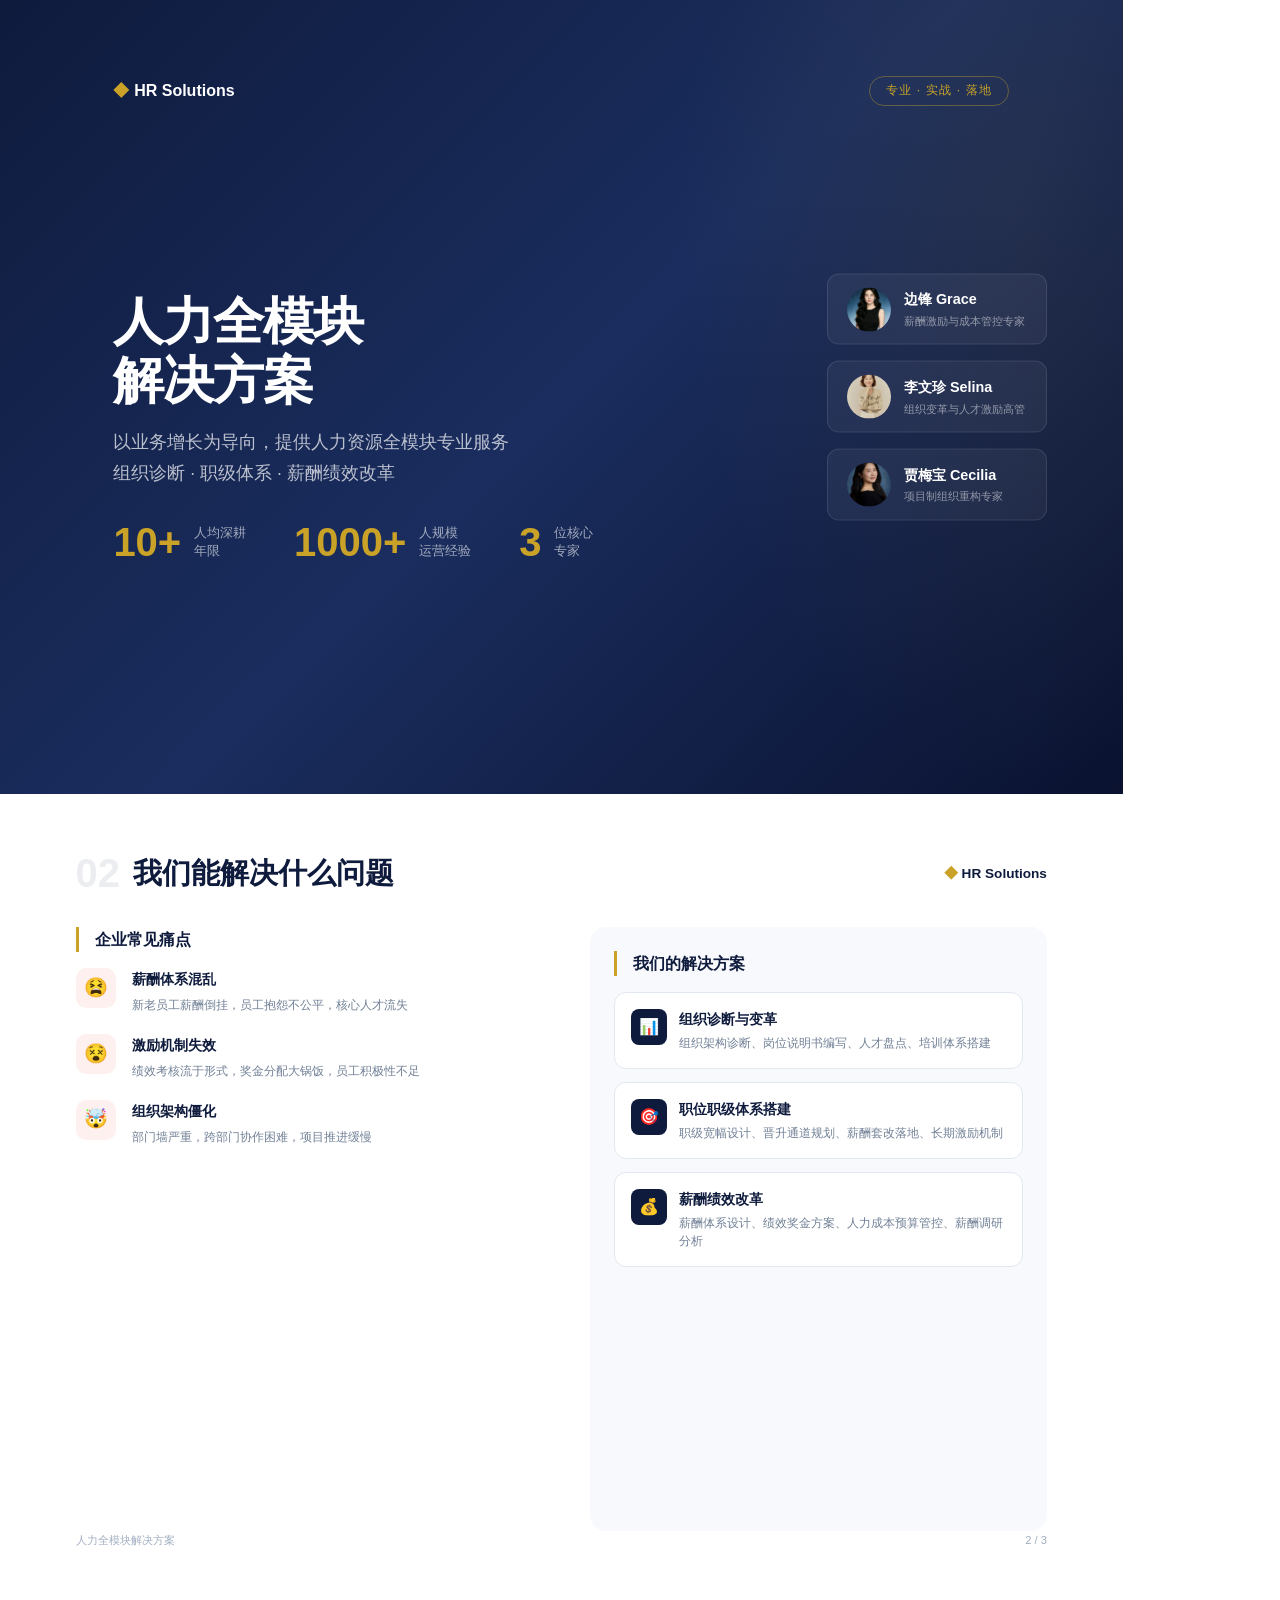
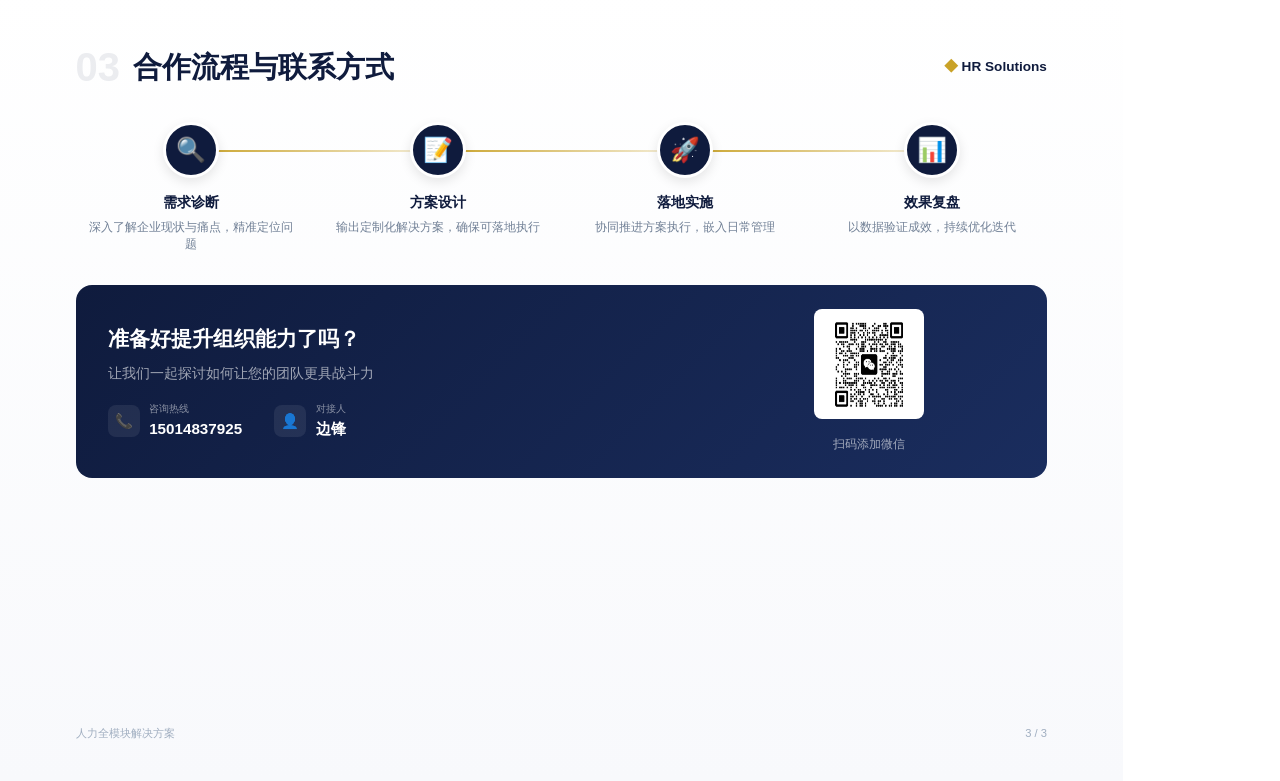
==== ppt-brochure.html @ d7c5072c "Add PPT brochure and update all files" ====
<!DOCTYPE html>
<html lang="zh-CN">
<head>
    <meta charset="UTF-8">
    <title>人力全模块解决方案 - PPT版</title>
    <style>
        @page {
            size: 297mm 210mm; /* A4 横版 */
            margin: 0;
        }
        
        * {
            margin: 0;
            padding: 0;
            box-sizing: border-box;
        }
        
        body {
            font-family: -apple-system, BlinkMacSystemFont, 'Segoe UI', 'PingFang SC', 'Microsoft YaHei', sans-serif;
            color: #1a1a2e;
            line-height: 1.6;
            background: #fff;
        }
        
        .slide {
            width: 297mm;
            height: 210mm;
            padding: 15mm 20mm;
            position: relative;
            overflow: hidden;
            page-break-after: always;
        }
        
        .slide:last-child {
            page-break-after: auto;
        }
        
        /* ===== SLIDE 1: COVER ===== */
        .slide-cover {
            background: linear-gradient(135deg, #0f1b3d 0%, #1a2d5e 50%, #0a1230 100%);
            color: white;
            display: flex;
            flex-direction: column;
            justify-content: center;
            padding: 20mm 30mm;
        }
        
        .slide-cover::before {
            content: '';
            position: absolute;
            top: -50%;
            right: -20%;
            width: 60%;
            height: 150%;
            background: radial-gradient(ellipse, rgba(201, 162, 39, 0.08) 0%, transparent 70%);
        }
        
        .cover-top {
            display: flex;
            justify-content: space-between;
            align-items: center;
            margin-bottom: 8mm;
            position: relative;
            z-index: 1;
        }
        
        .cover-logo {
            font-size: 1rem;
            font-weight: 700;
            display: flex;
            align-items: center;
            gap: 0.3rem;
        }
        
        .cover-logo-icon {
            color: #c9a227;
        }
        
        .cover-tag {
            padding: 0.3rem 1rem;
            border: 1px solid rgba(201, 162, 39, 0.4);
            border-radius: 50px;
            color: #c9a227;
            font-size: 0.75rem;
            letter-spacing: 0.1em;
        }
        
        .cover-main {
            position: relative;
            z-index: 1;
            flex: 1;
            display: flex;
            flex-direction: column;
            justify-content: center;
        }
        
        .cover-title {
            font-size: 3.2rem;
            font-weight: 800;
            line-height: 1.15;
            margin-bottom: 1rem;
            letter-spacing: -0.02em;
        }
        
        .cover-subtitle {
            font-size: 1.1rem;
            color: rgba(255, 255, 255, 0.7);
            max-width: 500px;
            line-height: 1.8;
            margin-bottom: 2rem;
        }
        
        .cover-highlight {
            display: flex;
            gap: 3rem;
        }
        
        .cover-highlight-item {
            display: flex;
            align-items: center;
            gap: 0.8rem;
        }
        
        .cover-highlight-num {
            font-size: 2.5rem;
            font-weight: 800;
            color: #c9a227;
            line-height: 1;
        }
        
        .cover-highlight-text {
            font-size: 0.8rem;
            color: rgba(255, 255, 255, 0.6);
            line-height: 1.4;
        }
        
        .cover-team {
            position: absolute;
            right: 20mm;
            top: 50%;
            transform: translateY(-50%);
            display: flex;
            flex-direction: column;
            gap: 1rem;
            z-index: 1;
        }
        
        .cover-team-member {
            display: flex;
            align-items: center;
            gap: 0.8rem;
            background: rgba(255, 255, 255, 0.05);
            border: 1px solid rgba(255, 255, 255, 0.1);
            border-radius: 12px;
            padding: 0.8rem 1.2rem;
            min-width: 220px;
        }
        
        .cover-team-avatar {
            width: 44px;
            height: 44px;
            border-radius: 50%;
            overflow: hidden;
            background: linear-gradient(135deg, #1a2d5e, #0f1b3d);
            display: flex;
            align-items: center;
            justify-content: center;
            color: white;
            font-size: 1.2rem;
            font-weight: 700;
            flex-shrink: 0;
        }
        
        .cover-team-avatar img {
            width: 100%;
            height: 100%;
            object-fit: cover;
        }
        
        .cover-team-info h4 {
            font-size: 0.9rem;
            font-weight: 600;
            margin-bottom: 0.1rem;
        }
        
        .cover-team-info p {
            font-size: 0.7rem;
            color: rgba(255, 255, 255, 0.5);
        }
        
        /* ===== SLIDE 2: PAIN + SOLUTION ===== */
        .slide-white {
            background: #fff;
        }
        
        .slide-header {
            display: flex;
            justify-content: space-between;
            align-items: center;
            margin-bottom: 8mm;
        }
        
        .slide-header-left {
            display: flex;
            align-items: center;
            gap: 0.8rem;
        }
        
        .slide-num {
            font-size: 2.5rem;
            font-weight: 800;
            color: rgba(15, 27, 61, 0.08);
            line-height: 1;
        }
        
        .slide-title {
            font-size: 1.8rem;
            font-weight: 700;
            color: #0f1b3d;
        }
        
        .slide-logo-small {
            font-size: 0.85rem;
            font-weight: 700;
            color: #0f1b3d;
            display: flex;
            align-items: center;
            gap: 0.2rem;
        }
        
        .slide-content {
            display: grid;
            grid-template-columns: 1fr 1fr;
            gap: 15mm;
            height: calc(100% - 20mm);
        }
        
        .pain-section h3 {
            font-size: 1rem;
            font-weight: 700;
            color: #0f1b3d;
            margin-bottom: 1rem;
            padding-left: 1rem;
            border-left: 3px solid #c9a227;
        }
        
        .pain-item {
            display: flex;
            gap: 1rem;
            margin-bottom: 1.2rem;
            align-items: flex-start;
        }
        
        .pain-icon {
            width: 40px;
            height: 40px;
            background: rgba(255, 107, 107, 0.1);
            border-radius: 10px;
            display: flex;
            align-items: center;
            justify-content: center;
            font-size: 1.2rem;
            flex-shrink: 0;
        }
        
        .pain-item h4 {
            font-size: 0.9rem;
            font-weight: 600;
            color: #0f1b3d;
            margin-bottom: 0.3rem;
        }
        
        .pain-item p {
            font-size: 0.78rem;
            color: #718096;
            line-height: 1.5;
        }
        
        .solution-section {
            background: #f8f9fc;
            border-radius: 16px;
            padding: 1.5rem;
        }
        
        .solution-section h3 {
            font-size: 1rem;
            font-weight: 700;
            color: #0f1b3d;
            margin-bottom: 1rem;
            padding-left: 1rem;
            border-left: 3px solid #c9a227;
        }
        
        .solution-card {
            background: white;
            border-radius: 12px;
            padding: 1rem;
            margin-bottom: 0.8rem;
            border: 1px solid #e2e8f0;
            display: flex;
            gap: 0.8rem;
            align-items: flex-start;
        }
        
        .solution-icon {
            width: 36px;
            height: 36px;
            background: #0f1b3d;
            border-radius: 8px;
            display: flex;
            align-items: center;
            justify-content: center;
            color: white;
            font-size: 1rem;
            flex-shrink: 0;
        }
        
        .solution-card h4 {
            font-size: 0.85rem;
            font-weight: 600;
            color: #0f1b3d;
            margin-bottom: 0.2rem;
        }
        
        .solution-card p {
            font-size: 0.75rem;
            color: #718096;
            line-height: 1.5;
        }
        
        /* ===== SLIDE 3: PROCESS + CONTACT ===== */
        .slide-process {
            background: linear-gradient(180deg, #fff 0%, #f8f9fc 100%);
        }
        
        .process-flow {
            display: flex;
            justify-content: space-between;
            gap: 1rem;
            margin: 2rem 0;
        }
        
        .process-step {
            flex: 1;
            text-align: center;
            position: relative;
        }
        
        .process-step:not(:last-child)::after {
            content: '';
            position: absolute;
            top: 28px;
            right: -50%;
            width: 100%;
            height: 2px;
            background: linear-gradient(to right, #c9a227, rgba(201, 162, 39, 0.2));
            z-index: 0;
        }
        
        .process-step-icon {
            width: 56px;
            height: 56px;
            background: #0f1b3d;
            border-radius: 50%;
            display: flex;
            align-items: center;
            justify-content: center;
            color: white;
            font-size: 1.5rem;
            margin: 0 auto 0.8rem;
            position: relative;
            z-index: 1;
            border: 3px solid white;
            box-shadow: 0 4px 12px rgba(0,0,0,0.1);
        }
        
        .process-step h4 {
            font-size: 0.9rem;
            font-weight: 600;
            color: #0f1b3d;
            margin-bottom: 0.3rem;
        }
        
        .process-step p {
            font-size: 0.72rem;
            color: #718096;
            line-height: 1.5;
            padding: 0 0.5rem;
        }
        
        .contact-section {
            background: linear-gradient(135deg, #0f1b3d 0%, #1a2d5e 100%);
            border-radius: 16px;
            padding: 1.5rem 2rem;
            color: white;
            display: grid;
            grid-template-columns: 2fr 1fr;
            gap: 2rem;
            align-items: center;
            margin-top: 1rem;
        }
        
        .contact-left h3 {
            font-size: 1.3rem;
            font-weight: 700;
            margin-bottom: 0.5rem;
        }
        
        .contact-left p {
            color: rgba(255, 255, 255, 0.6);
            font-size: 0.85rem;
            margin-bottom: 1rem;
        }
        
        .contact-info-row {
            display: flex;
            gap: 2rem;
        }
        
        .contact-info-item {
            display: flex;
            align-items: center;
            gap: 0.6rem;
        }
        
        .contact-info-icon {
            width: 32px;
            height: 32px;
            background: rgba(255, 255, 255, 0.08);
            border-radius: 8px;
            display: flex;
            align-items: center;
            justify-content: center;
            color: #c9a227;
            font-size: 0.9rem;
        }
        
        .contact-info-label {
            display: block;
            font-size: 0.65rem;
            color: rgba(255, 255, 255, 0.5);
        }
        
        .contact-info-value {
            display: block;
            font-size: 0.95rem;
            color: white;
            font-weight: 600;
        }
        
        .contact-right {
            text-align: center;
        }
        
        .contact-right img {
            width: 110px;
            height: 110px;
            border-radius: 8px;
            background: white;
            padding: 5px;
        }
        
        .contact-right p {
            color: rgba(255, 255, 255, 0.6);
            font-size: 0.75rem;
            margin-top: 0.5rem;
        }
        
        .slide-footer {
            position: absolute;
            bottom: 10mm;
            left: 20mm;
            right: 20mm;
            display: flex;
            justify-content: space-between;
            align-items: center;
            color: #a0aec0;
            font-size: 0.7rem;
        }
    </style>
</head>
<body>
    <!-- SLIDE 1: Cover -->
    <div class="slide slide-cover">
        <div class="cover-top">
            <div class="cover-logo">
                <span class="cover-logo-icon">◆</span>
                <span>HR Solutions</span>
            </div>
            <span class="cover-tag">专业 · 实战 · 落地</span>
        </div>
        
        <div class="cover-main">
            <h1 class="cover-title">人力全模块<br>解决方案</h1>
            <p class="cover-subtitle">以业务增长为导向，提供人力资源全模块专业服务<br>组织诊断 · 职级体系 · 薪酬绩效改革</p>
            
            <div class="cover-highlight">
                <div class="cover-highlight-item">
                    <span class="cover-highlight-num">10+</span>
                    <span class="cover-highlight-text">人均深耕<br>年限</span>
                </div>
                <div class="cover-highlight-item">
                    <span class="cover-highlight-num">1000+</span>
                    <span class="cover-highlight-text">人规模<br>运营经验</span>
                </div>
                <div class="cover-highlight-item">
                    <span class="cover-highlight-num">3</span>
                    <span class="cover-highlight-text">位核心<br>专家</span>
                </div>
            </div>
        </div>
        
        <div class="cover-team">
            <div class="cover-team-member">
                <div class="cover-team-avatar"><img src="images/bianfeng.jpg" alt="边锋"></div>
                <div class="cover-team-info">
                    <h4>边锋 Grace</h4>
                    <p>薪酬激励与成本管控专家</p>
                </div>
            </div>
            <div class="cover-team-member">
                <div class="cover-team-avatar"><img src="images/grace.jpg" alt="李文珍"></div>
                <div class="cover-team-info">
                    <h4>李文珍 Selina</h4>
                    <p>组织变革与人才激励高管</p>
                </div>
            </div>
            <div class="cover-team-member">
                <div class="cover-team-avatar"><img src="images/selina.jpg" alt="贾梅宝"></div>
                <div class="cover-team-info">
                    <h4>贾梅宝 Cecilia</h4>
                    <p>项目制组织重构专家</p>
                </div>
            </div>
        </div>
    </div>
    
    <!-- SLIDE 2: Pain + Solution -->
    <div class="slide slide-white">
        <div class="slide-header">
            <div class="slide-header-left">
                <span class="slide-num">02</span>
                <h2 class="slide-title">我们能解决什么问题</h2>
            </div>
            <div class="slide-logo-small">
                <span style="color:#c9a227;">◆</span> HR Solutions
            </div>
        </div>
        
        <div class="slide-content">
            <div class="pain-section">
                <h3>企业常见痛点</h3>
                <div class="pain-item">
                    <div class="pain-icon">😫</div>
                    <div>
                        <h4>薪酬体系混乱</h4>
                        <p>新老员工薪酬倒挂，员工抱怨不公平，核心人才流失</p>
                    </div>
                </div>
                <div class="pain-item">
                    <div class="pain-icon">😵</div>
                    <div>
                        <h4>激励机制失效</h4>
                        <p>绩效考核流于形式，奖金分配大锅饭，员工积极性不足</p>
                    </div>
                </div>
                <div class="pain-item">
                    <div class="pain-icon">🤯</div>
                    <div>
                        <h4>组织架构僵化</h4>
                        <p>部门墙严重，跨部门协作困难，项目推进缓慢</p>
                    </div>
                </div>
            </div>
            
            <div class="solution-section">
                <h3>我们的解决方案</h3>
                <div class="solution-card">
                    <div class="solution-icon">📊</div>
                    <div>
                        <h4>组织诊断与变革</h4>
                        <p>组织架构诊断、岗位说明书编写、人才盘点、培训体系搭建</p>
                    </div>
                </div>
                <div class="solution-card">
                    <div class="solution-icon">🎯</div>
                    <div>
                        <h4>职位职级体系搭建</h4>
                        <p>职级宽幅设计、晋升通道规划、薪酬套改落地、长期激励机制</p>
                    </div>
                </div>
                <div class="solution-card">
                    <div class="solution-icon">💰</div>
                    <div>
                        <h4>薪酬绩效改革</h4>
                        <p>薪酬体系设计、绩效奖金方案、人力成本预算管控、薪酬调研分析</p>
                    </div>
                </div>
            </div>
        </div>
        
        <div class="slide-footer">
            <span>人力全模块解决方案</span>
            <span>2 / 3</span>
        </div>
    </div>
    
    <!-- SLIDE 3: Process + Contact -->
    <div class="slide slide-process">
        <div class="slide-header">
            <div class="slide-header-left">
                <span class="slide-num">03</span>
                <h2 class="slide-title">合作流程与联系方式</h2>
            </div>
            <div class="slide-logo-small">
                <span style="color:#c9a227;">◆</span> HR Solutions
            </div>
        </div>
        
        <div class="process-flow">
            <div class="process-step">
                <div class="process-step-icon">🔍</div>
                <h4>需求诊断</h4>
                <p>深入了解企业现状与痛点，精准定位问题</p>
            </div>
            <div class="process-step">
                <div class="process-step-icon">📝</div>
                <h4>方案设计</h4>
                <p>输出定制化解决方案，确保可落地执行</p>
            </div>
            <div class="process-step">
                <div class="process-step-icon">🚀</div>
                <h4>落地实施</h4>
                <p>协同推进方案执行，嵌入日常管理</p>
            </div>
            <div class="process-step">
                <div class="process-step-icon">📊</div>
                <h4>效果复盘</h4>
                <p>以数据验证成效，持续优化迭代</p>
            </div>
        </div>
        
        <div class="contact-section">
            <div class="contact-left">
                <h3>准备好提升组织能力了吗？</h3>
                <p>让我们一起探讨如何让您的团队更具战斗力</p>
                <div class="contact-info-row">
                    <div class="contact-info-item">
                        <div class="contact-info-icon">📞</div>
                        <div>
                            <span class="contact-info-label">咨询热线</span>
                            <span class="contact-info-value">15014837925</span>
                        </div>
                    </div>
                    <div class="contact-info-item">
                        <div class="contact-info-icon">👤</div>
                        <div>
                            <span class="contact-info-label">对接人</span>
                            <span class="contact-info-value">边锋</span>
                        </div>
                    </div>
                </div>
            </div>
            <div class="contact-right">
                <img src="images/qrcode.jpg" alt="微信二维码">
                <p>扫码添加微信</p>
            </div>
        </div>
        
        <div class="slide-footer">
            <span>人力全模块解决方案</span>
            <span>3 / 3</span>
        </div>
    </div>
</body>
</html>
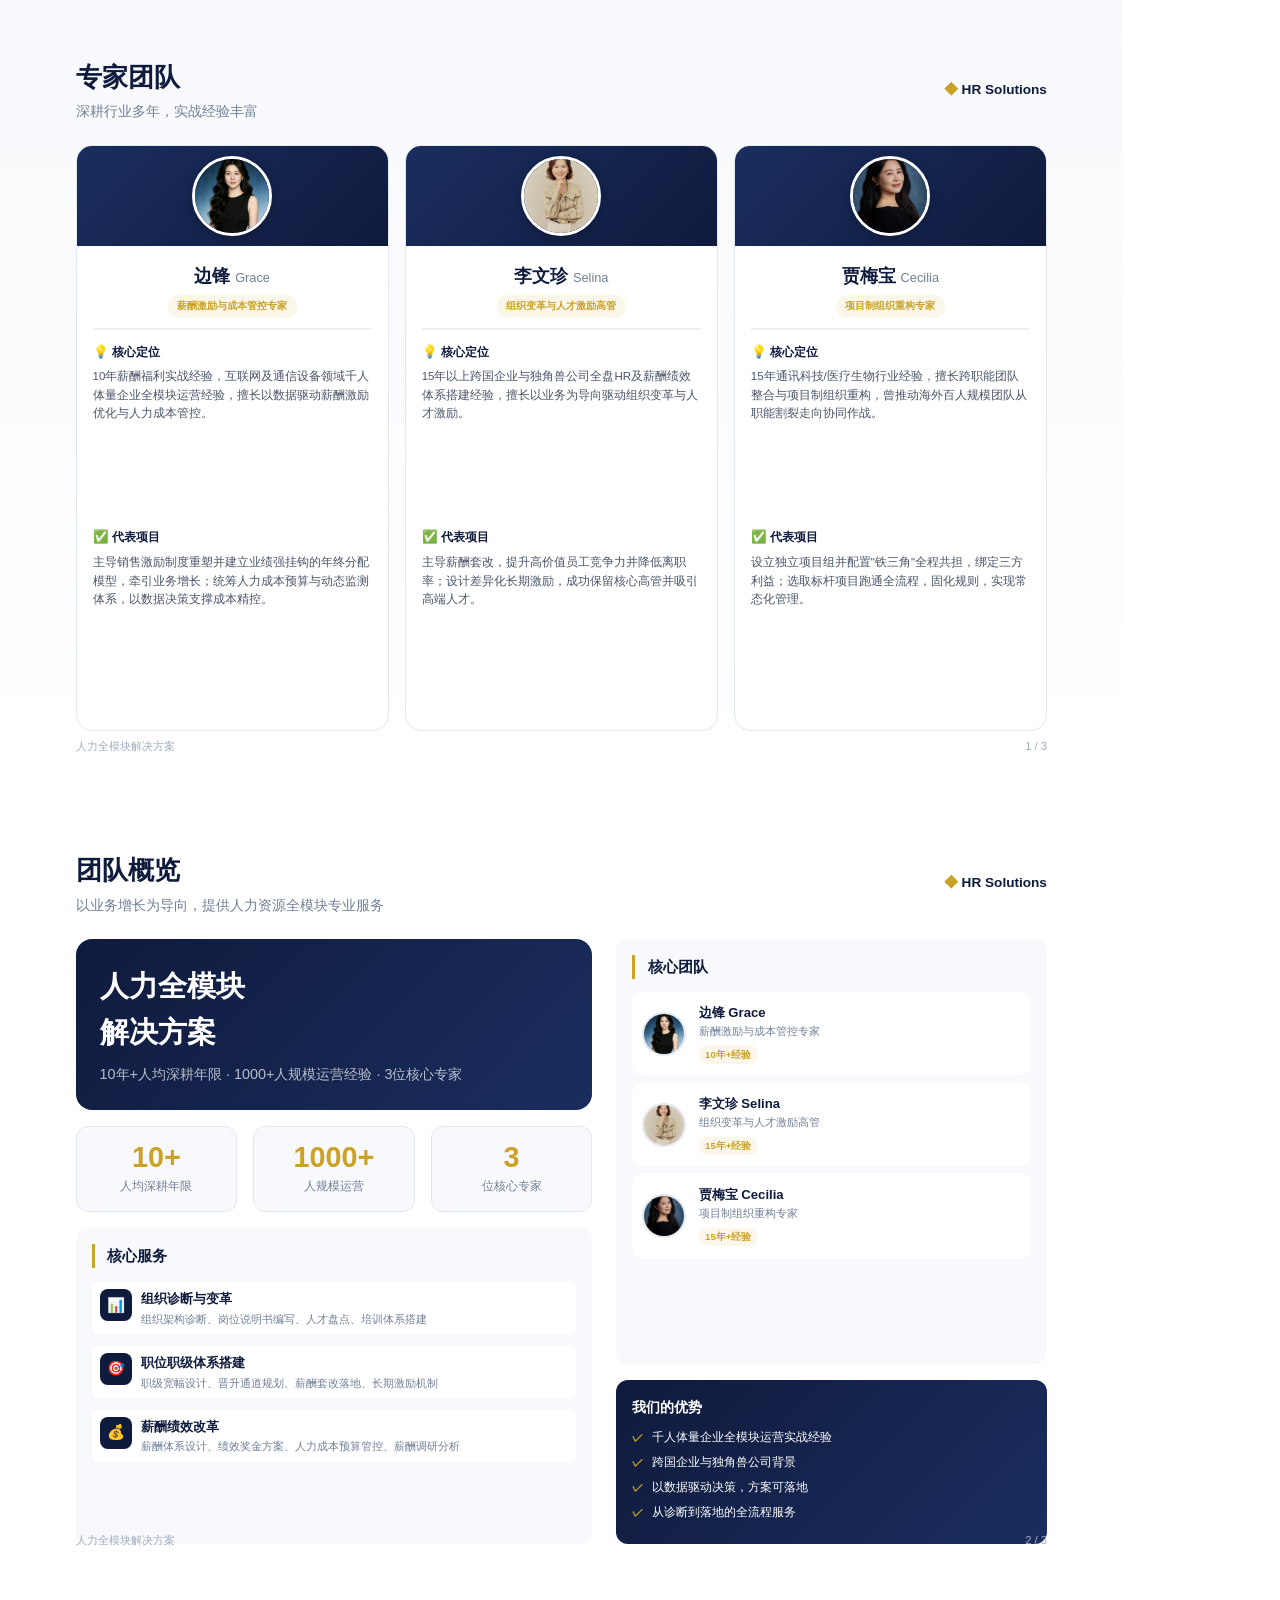
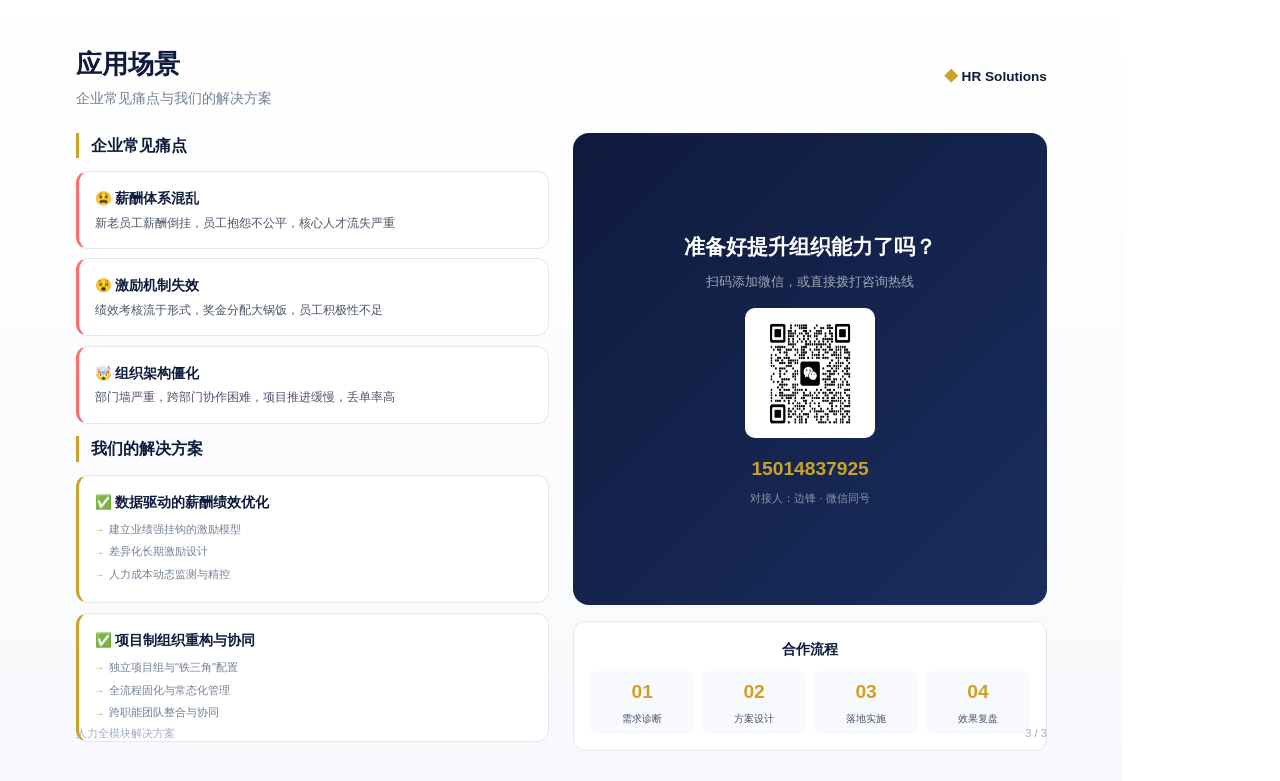
==== commit f37e719f: "Update PPT brochure: member profiles, team overview, scenarios" ====
--- a/ppt-brochure.html
+++ b/ppt-brochure.html
@@ -5,7 +5,7 @@
     <title>人力全模块解决方案 - PPT版</title>
     <style>
         @page {
-            size: 297mm 210mm; /* A4 横版 */
+            size: 297mm 210mm;
             margin: 0;
         }
         
@@ -35,435 +35,134 @@
             page-break-after: auto;
         }
         
-        /* ===== SLIDE 1: COVER ===== */
-        .slide-cover {
-            background: linear-gradient(135deg, #0f1b3d 0%, #1a2d5e 50%, #0a1230 100%);
-            color: white;
+        /* ===== SLIDE 1: TEAM MEMBERS ===== */
+        .slide-members {
+            background: linear-gradient(180deg, #f8f9fc 0%, #fff 100%);
+        }
+        
+        .slide-header {
+            display: flex;
+            justify-content: space-between;
+            align-items: center;
+            margin-bottom: 6mm;
+        }
+        
+        .slide-header-left h2 {
+            font-size: 1.6rem;
+            font-weight: 700;
+            color: #0f1b3d;
+        }
+        
+        .slide-header-left p {
+            font-size: 0.85rem;
+            color: #718096;
+            margin-top: 0.2rem;
+        }
+        
+        .slide-logo {
+            font-size: 0.85rem;
+            font-weight: 700;
+            color: #0f1b3d;
+            display: flex;
+            align-items: center;
+            gap: 0.2rem;
+        }
+        
+        .slide-logo-icon {
+            color: #c9a227;
+        }
+        
+        .members-grid {
+            display: grid;
+            grid-template-columns: repeat(3, 1fr);
+            gap: 1rem;
+            height: calc(100% - 25mm);
+        }
+        
+        .member-card {
+            background: white;
+            border-radius: 16px;
+            border: 1px solid #e2e8f0;
+            overflow: hidden;
             display: flex;
             flex-direction: column;
+        }
+        
+        .member-photo {
+            height: 100px;
+            background: linear-gradient(135deg, #1a2d5e, #0f1b3d);
+            display: flex;
+            align-items: center;
             justify-content: center;
-            padding: 20mm 30mm;
-        }
-        
-        .slide-cover::before {
-            content: '';
-            position: absolute;
-            top: -50%;
-            right: -20%;
-            width: 60%;
-            height: 150%;
-            background: radial-gradient(ellipse, rgba(201, 162, 39, 0.08) 0%, transparent 70%);
-        }
-        
-        .cover-top {
-            display: flex;
-            justify-content: space-between;
-            align-items: center;
-            margin-bottom: 8mm;
             position: relative;
-            z-index: 1;
-        }
-        
-        .cover-logo {
-            font-size: 1rem;
-            font-weight: 700;
+            overflow: hidden;
+        }
+        
+        .member-photo img {
+            width: 80px;
+            height: 80px;
+            border-radius: 50%;
+            border: 3px solid white;
+            object-fit: cover;
+            box-shadow: 0 4px 12px rgba(0,0,0,0.2);
+        }
+        
+        .member-content {
+            padding: 1rem;
+            flex: 1;
+            display: flex;
+            flex-direction: column;
+        }
+        
+        .member-name {
+            text-align: center;
+            margin-bottom: 0.8rem;
+            padding-bottom: 0.6rem;
+            border-bottom: 2px solid #f0f0f0;
+        }
+        
+        .member-name h3 {
+            font-size: 1.1rem;
+            font-weight: 700;
+            color: #0f1b3d;
+        }
+        
+        .member-name .en {
+            font-size: 0.8rem;
+            color: #718096;
+            font-weight: 400;
+        }
+        
+        .member-badge {
+            display: inline-block;
+            padding: 0.2rem 0.6rem;
+            background: rgba(201, 162, 39, 0.1);
+            color: #c9a227;
+            border-radius: 50px;
+            font-size: 0.65rem;
+            font-weight: 600;
+            margin-top: 0.3rem;
+        }
+        
+        .member-section {
+            margin-bottom: 0.6rem;
+            flex: 1;
+        }
+        
+        .member-section h4 {
+            font-size: 0.78rem;
+            font-weight: 600;
+            color: #0f1b3d;
+            margin-bottom: 0.3rem;
             display: flex;
             align-items: center;
             gap: 0.3rem;
         }
         
-        .cover-logo-icon {
-            color: #c9a227;
-        }
-        
-        .cover-tag {
-            padding: 0.3rem 1rem;
-            border: 1px solid rgba(201, 162, 39, 0.4);
-            border-radius: 50px;
-            color: #c9a227;
-            font-size: 0.75rem;
-            letter-spacing: 0.1em;
-        }
-        
-        .cover-main {
-            position: relative;
-            z-index: 1;
-            flex: 1;
-            display: flex;
-            flex-direction: column;
-            justify-content: center;
-        }
-        
-        .cover-title {
-            font-size: 3.2rem;
-            font-weight: 800;
-            line-height: 1.15;
-            margin-bottom: 1rem;
-            letter-spacing: -0.02em;
-        }
-        
-        .cover-subtitle {
-            font-size: 1.1rem;
-            color: rgba(255, 255, 255, 0.7);
-            max-width: 500px;
-            line-height: 1.8;
-            margin-bottom: 2rem;
-        }
-        
-        .cover-highlight {
-            display: flex;
-            gap: 3rem;
-        }
-        
-        .cover-highlight-item {
-            display: flex;
-            align-items: center;
-            gap: 0.8rem;
-        }
-        
-        .cover-highlight-num {
-            font-size: 2.5rem;
-            font-weight: 800;
-            color: #c9a227;
-            line-height: 1;
-        }
-        
-        .cover-highlight-text {
-            font-size: 0.8rem;
-            color: rgba(255, 255, 255, 0.6);
-            line-height: 1.4;
-        }
-        
-        .cover-team {
-            position: absolute;
-            right: 20mm;
-            top: 50%;
-            transform: translateY(-50%);
-            display: flex;
-            flex-direction: column;
-            gap: 1rem;
-            z-index: 1;
-        }
-        
-        .cover-team-member {
-            display: flex;
-            align-items: center;
-            gap: 0.8rem;
-            background: rgba(255, 255, 255, 0.05);
-            border: 1px solid rgba(255, 255, 255, 0.1);
-            border-radius: 12px;
-            padding: 0.8rem 1.2rem;
-            min-width: 220px;
-        }
-        
-        .cover-team-avatar {
-            width: 44px;
-            height: 44px;
-            border-radius: 50%;
-            overflow: hidden;
-            background: linear-gradient(135deg, #1a2d5e, #0f1b3d);
-            display: flex;
-            align-items: center;
-            justify-content: center;
-            color: white;
-            font-size: 1.2rem;
-            font-weight: 700;
-            flex-shrink: 0;
-        }
-        
-        .cover-team-avatar img {
-            width: 100%;
-            height: 100%;
-            object-fit: cover;
-        }
-        
-        .cover-team-info h4 {
-            font-size: 0.9rem;
-            font-weight: 600;
-            margin-bottom: 0.1rem;
-        }
-        
-        .cover-team-info p {
-            font-size: 0.7rem;
-            color: rgba(255, 255, 255, 0.5);
-        }
-        
-        /* ===== SLIDE 2: PAIN + SOLUTION ===== */
-        .slide-white {
-            background: #fff;
-        }
-        
-        .slide-header {
-            display: flex;
-            justify-content: space-between;
-            align-items: center;
-            margin-bottom: 8mm;
-        }
-        
-        .slide-header-left {
-            display: flex;
-            align-items: center;
-            gap: 0.8rem;
-        }
-        
-        .slide-num {
-            font-size: 2.5rem;
-            font-weight: 800;
-            color: rgba(15, 27, 61, 0.08);
-            line-height: 1;
-        }
-        
-        .slide-title {
-            font-size: 1.8rem;
-            font-weight: 700;
-            color: #0f1b3d;
-        }
-        
-        .slide-logo-small {
-            font-size: 0.85rem;
-            font-weight: 700;
-            color: #0f1b3d;
-            display: flex;
-            align-items: center;
-            gap: 0.2rem;
-        }
-        
-        .slide-content {
-            display: grid;
-            grid-template-columns: 1fr 1fr;
-            gap: 15mm;
-            height: calc(100% - 20mm);
-        }
-        
-        .pain-section h3 {
-            font-size: 1rem;
-            font-weight: 700;
-            color: #0f1b3d;
-            margin-bottom: 1rem;
-            padding-left: 1rem;
-            border-left: 3px solid #c9a227;
-        }
-        
-        .pain-item {
-            display: flex;
-            gap: 1rem;
-            margin-bottom: 1.2rem;
-            align-items: flex-start;
-        }
-        
-        .pain-icon {
-            width: 40px;
-            height: 40px;
-            background: rgba(255, 107, 107, 0.1);
-            border-radius: 10px;
-            display: flex;
-            align-items: center;
-            justify-content: center;
-            font-size: 1.2rem;
-            flex-shrink: 0;
-        }
-        
-        .pain-item h4 {
-            font-size: 0.9rem;
-            font-weight: 600;
-            color: #0f1b3d;
-            margin-bottom: 0.3rem;
-        }
-        
-        .pain-item p {
-            font-size: 0.78rem;
-            color: #718096;
-            line-height: 1.5;
-        }
-        
-        .solution-section {
-            background: #f8f9fc;
-            border-radius: 16px;
-            padding: 1.5rem;
-        }
-        
-        .solution-section h3 {
-            font-size: 1rem;
-            font-weight: 700;
-            color: #0f1b3d;
-            margin-bottom: 1rem;
-            padding-left: 1rem;
-            border-left: 3px solid #c9a227;
-        }
-        
-        .solution-card {
-            background: white;
-            border-radius: 12px;
-            padding: 1rem;
-            margin-bottom: 0.8rem;
-            border: 1px solid #e2e8f0;
-            display: flex;
-            gap: 0.8rem;
-            align-items: flex-start;
-        }
-        
-        .solution-icon {
-            width: 36px;
-            height: 36px;
-            background: #0f1b3d;
-            border-radius: 8px;
-            display: flex;
-            align-items: center;
-            justify-content: center;
-            color: white;
-            font-size: 1rem;
-            flex-shrink: 0;
-        }
-        
-        .solution-card h4 {
-            font-size: 0.85rem;
-            font-weight: 600;
-            color: #0f1b3d;
-            margin-bottom: 0.2rem;
-        }
-        
-        .solution-card p {
-            font-size: 0.75rem;
-            color: #718096;
-            line-height: 1.5;
-        }
-        
-        /* ===== SLIDE 3: PROCESS + CONTACT ===== */
-        .slide-process {
-            background: linear-gradient(180deg, #fff 0%, #f8f9fc 100%);
-        }
-        
-        .process-flow {
-            display: flex;
-            justify-content: space-between;
-            gap: 1rem;
-            margin: 2rem 0;
-        }
-        
-        .process-step {
-            flex: 1;
-            text-align: center;
-            position: relative;
-        }
-        
-        .process-step:not(:last-child)::after {
-            content: '';
-            position: absolute;
-            top: 28px;
-            right: -50%;
-            width: 100%;
-            height: 2px;
-            background: linear-gradient(to right, #c9a227, rgba(201, 162, 39, 0.2));
-            z-index: 0;
-        }
-        
-        .process-step-icon {
-            width: 56px;
-            height: 56px;
-            background: #0f1b3d;
-            border-radius: 50%;
-            display: flex;
-            align-items: center;
-            justify-content: center;
-            color: white;
-            font-size: 1.5rem;
-            margin: 0 auto 0.8rem;
-            position: relative;
-            z-index: 1;
-            border: 3px solid white;
-            box-shadow: 0 4px 12px rgba(0,0,0,0.1);
-        }
-        
-        .process-step h4 {
-            font-size: 0.9rem;
-            font-weight: 600;
-            color: #0f1b3d;
-            margin-bottom: 0.3rem;
-        }
-        
-        .process-step p {
+        .member-section p {
             font-size: 0.72rem;
-            color: #718096;
-            line-height: 1.5;
-            padding: 0 0.5rem;
-        }
-        
-        .contact-section {
-            background: linear-gradient(135deg, #0f1b3d 0%, #1a2d5e 100%);
-            border-radius: 16px;
-            padding: 1.5rem 2rem;
-            color: white;
-            display: grid;
-            grid-template-columns: 2fr 1fr;
-            gap: 2rem;
-            align-items: center;
-            margin-top: 1rem;
-        }
-        
-        .contact-left h3 {
-            font-size: 1.3rem;
-            font-weight: 700;
-            margin-bottom: 0.5rem;
-        }
-        
-        .contact-left p {
-            color: rgba(255, 255, 255, 0.6);
-            font-size: 0.85rem;
-            margin-bottom: 1rem;
-        }
-        
-        .contact-info-row {
-            display: flex;
-            gap: 2rem;
-        }
-        
-        .contact-info-item {
-            display: flex;
-            align-items: center;
-            gap: 0.6rem;
-        }
-        
-        .contact-info-icon {
-            width: 32px;
-            height: 32px;
-            background: rgba(255, 255, 255, 0.08);
-            border-radius: 8px;
-            display: flex;
-            align-items: center;
-            justify-content: center;
-            color: #c9a227;
-            font-size: 0.9rem;
-        }
-        
-        .contact-info-label {
-            display: block;
-            font-size: 0.65rem;
-            color: rgba(255, 255, 255, 0.5);
-        }
-        
-        .contact-info-value {
-            display: block;
-            font-size: 0.95rem;
-            color: white;
-            font-weight: 600;
-        }
-        
-        .contact-right {
-            text-align: center;
-        }
-        
-        .contact-right img {
-            width: 110px;
-            height: 110px;
-            border-radius: 8px;
-            background: white;
-            padding: 5px;
-        }
-        
-        .contact-right p {
-            color: rgba(255, 255, 255, 0.6);
-            font-size: 0.75rem;
-            margin-top: 0.5rem;
+            color: #4a5568;
+            line-height: 1.6;
         }
         
         .slide-footer {
@@ -477,124 +176,550 @@
             color: #a0aec0;
             font-size: 0.7rem;
         }
+        
+        /* ===== SLIDE 2: TEAM OVERVIEW ===== */
+        .slide-overview {
+            background: #fff;
+        }
+        
+        .overview-content {
+            display: grid;
+            grid-template-columns: 1.2fr 1fr;
+            gap: 1.5rem;
+            height: calc(100% - 20mm);
+        }
+        
+        .overview-left {
+            display: flex;
+            flex-direction: column;
+            gap: 1rem;
+        }
+        
+        .overview-title-box {
+            background: linear-gradient(135deg, #0f1b3d 0%, #1a2d5e 100%);
+            border-radius: 16px;
+            padding: 1.5rem;
+            color: white;
+        }
+        
+        .overview-title-box h2 {
+            font-size: 1.8rem;
+            font-weight: 800;
+            margin-bottom: 0.5rem;
+        }
+        
+        .overview-title-box p {
+            font-size: 0.9rem;
+            color: rgba(255,255,255,0.7);
+            line-height: 1.6;
+        }
+        
+        .overview-stats {
+            display: flex;
+            gap: 1rem;
+        }
+        
+        .overview-stat {
+            flex: 1;
+            background: #f8f9fc;
+            border-radius: 12px;
+            padding: 1rem;
+            text-align: center;
+            border: 1px solid #e2e8f0;
+        }
+        
+        .overview-stat-num {
+            font-size: 1.8rem;
+            font-weight: 800;
+            color: #c9a227;
+            line-height: 1;
+        }
+        
+        .overview-stat-label {
+            font-size: 0.72rem;
+            color: #718096;
+            margin-top: 0.3rem;
+        }
+        
+        .overview-services {
+            background: #f8f9fc;
+            border-radius: 12px;
+            padding: 1rem;
+            flex: 1;
+        }
+        
+        .overview-services h3 {
+            font-size: 0.95rem;
+            font-weight: 700;
+            color: #0f1b3d;
+            margin-bottom: 0.8rem;
+            padding-left: 0.8rem;
+            border-left: 3px solid #c9a227;
+        }
+        
+        .service-row {
+            display: flex;
+            align-items: flex-start;
+            gap: 0.6rem;
+            margin-bottom: 0.6rem;
+            padding: 0.5rem;
+            background: white;
+            border-radius: 8px;
+        }
+        
+        .service-row-icon {
+            width: 32px;
+            height: 32px;
+            background: #0f1b3d;
+            border-radius: 8px;
+            display: flex;
+            align-items: center;
+            justify-content: center;
+            color: white;
+            font-size: 0.9rem;
+            flex-shrink: 0;
+        }
+        
+        .service-row h4 {
+            font-size: 0.8rem;
+            font-weight: 600;
+            color: #0f1b3d;
+            margin-bottom: 0.15rem;
+        }
+        
+        .service-row p {
+            font-size: 0.68rem;
+            color: #718096;
+            line-height: 1.4;
+        }
+        
+        .overview-right {
+            display: flex;
+            flex-direction: column;
+            gap: 1rem;
+        }
+        
+        .team-showcase {
+            background: #f8f9fc;
+            border-radius: 12px;
+            padding: 1rem;
+            flex: 1;
+        }
+        
+        .team-showcase h3 {
+            font-size: 0.95rem;
+            font-weight: 700;
+            color: #0f1b3d;
+            margin-bottom: 0.8rem;
+            padding-left: 0.8rem;
+            border-left: 3px solid #c9a227;
+        }
+        
+        .team-showcase-item {
+            display: flex;
+            align-items: center;
+            gap: 0.8rem;
+            padding: 0.6rem;
+            background: white;
+            border-radius: 10px;
+            margin-bottom: 0.5rem;
+        }
+        
+        .team-showcase-item img {
+            width: 44px;
+            height: 44px;
+            border-radius: 50%;
+            object-fit: cover;
+            border: 2px solid #e2e8f0;
+        }
+        
+        .team-showcase-item h4 {
+            font-size: 0.82rem;
+            font-weight: 600;
+            color: #0f1b3d;
+        }
+        
+        .team-showcase-item p {
+            font-size: 0.68rem;
+            color: #718096;
+        }
+        
+        .team-showcase-item .tag {
+            display: inline-block;
+            padding: 0.1rem 0.4rem;
+            background: rgba(201, 162, 39, 0.1);
+            color: #c9a227;
+            border-radius: 50px;
+            font-size: 0.6rem;
+            font-weight: 600;
+            margin-top: 0.2rem;
+        }
+        
+        .advantage-box {
+            background: linear-gradient(135deg, #0f1b3d, #1a2d5e);
+            border-radius: 12px;
+            padding: 1rem;
+            color: white;
+        }
+        
+        .advantage-box h3 {
+            font-size: 0.9rem;
+            font-weight: 700;
+            margin-bottom: 0.6rem;
+        }
+        
+        .advantage-item {
+            display: flex;
+            align-items: center;
+            gap: 0.5rem;
+            margin-bottom: 0.4rem;
+            font-size: 0.72rem;
+        }
+        
+        .advantage-item::before {
+            content: '✓';
+            color: #c9a227;
+            font-weight: 700;
+        }
+        
+        /* ===== SLIDE 3: SCENARIOS + CONTACT ===== */
+        .slide-scenarios {
+            background: linear-gradient(180deg, #fff 0%, #f8f9fc 100%);
+        }
+        
+        .scenarios-content {
+            display: grid;
+            grid-template-columns: 1fr 1fr;
+            gap: 1.5rem;
+            height: calc(100% - 20mm);
+        }
+        
+        .scenarios-left h3 {
+            font-size: 1rem;
+            font-weight: 700;
+            color: #0f1b3d;
+            margin-bottom: 0.8rem;
+            padding-left: 0.8rem;
+            border-left: 3px solid #c9a227;
+        }
+        
+        .scenario-card {
+            background: white;
+            border-radius: 12px;
+            padding: 1rem;
+            margin-bottom: 0.6rem;
+            border: 1px solid #e2e8f0;
+            border-left: 3px solid #ff6b6b;
+        }
+        
+        .scenario-card.solution {
+            border-left-color: #c9a227;
+        }
+        
+        .scenario-card h4 {
+            font-size: 0.85rem;
+            font-weight: 600;
+            color: #0f1b3d;
+            margin-bottom: 0.3rem;
+        }
+        
+        .scenario-card p {
+            font-size: 0.72rem;
+            color: #4a5568;
+            line-height: 1.5;
+        }
+        
+        .scenario-card ul {
+            list-style: none;
+            margin-top: 0.3rem;
+        }
+        
+        .scenario-card li {
+            font-size: 0.7rem;
+            color: #718096;
+            padding: 0.15rem 0;
+            display: flex;
+            align-items: center;
+            gap: 0.3rem;
+        }
+        
+        .scenario-card li::before {
+            content: '→';
+            color: #c9a227;
+            font-size: 0.6rem;
+        }
+        
+        .scenarios-right {
+            display: flex;
+            flex-direction: column;
+            gap: 1rem;
+        }
+        
+        .contact-box-2 {
+            background: linear-gradient(135deg, #0f1b3d 0%, #1a2d5e 100%);
+            border-radius: 16px;
+            padding: 1.5rem;
+            color: white;
+            text-align: center;
+            flex: 1;
+            display: flex;
+            flex-direction: column;
+            justify-content: center;
+            align-items: center;
+        }
+        
+        .contact-box-2 h3 {
+            font-size: 1.3rem;
+            font-weight: 700;
+            margin-bottom: 0.5rem;
+        }
+        
+        .contact-box-2 p {
+            color: rgba(255,255,255,0.6);
+            font-size: 0.8rem;
+            margin-bottom: 1rem;
+        }
+        
+        .contact-box-2 img {
+            width: 130px;
+            height: 130px;
+            border-radius: 10px;
+            background: white;
+            padding: 6px;
+            margin-bottom: 0.5rem;
+        }
+        
+        .contact-box-2 .phone {
+            font-size: 1.2rem;
+            font-weight: 700;
+            color: #c9a227;
+            margin-top: 0.5rem;
+        }
+        
+        .contact-box-2 .contact-label {
+            font-size: 0.7rem;
+            color: rgba(255,255,255,0.5);
+            margin-top: 0.3rem;
+        }
+        
+        .process-mini {
+            background: white;
+            border-radius: 12px;
+            padding: 1rem;
+            border: 1px solid #e2e8f0;
+        }
+        
+        .process-mini h3 {
+            font-size: 0.9rem;
+            font-weight: 700;
+            color: #0f1b3d;
+            margin-bottom: 0.6rem;
+            text-align: center;
+        }
+        
+        .process-mini-flow {
+            display: flex;
+            justify-content: space-between;
+            gap: 0.5rem;
+        }
+        
+        .process-mini-step {
+            flex: 1;
+            text-align: center;
+            padding: 0.4rem;
+            background: #f8f9fc;
+            border-radius: 8px;
+        }
+        
+        .process-mini-step .num {
+            font-size: 1.2rem;
+            font-weight: 800;
+            color: #c9a227;
+        }
+        
+        .process-mini-step .text {
+            font-size: 0.65rem;
+            color: #4a5568;
+            margin-top: 0.2rem;
+        }
     </style>
 </head>
 <body>
-    <!-- SLIDE 1: Cover -->
-    <div class="slide slide-cover">
-        <div class="cover-top">
-            <div class="cover-logo">
-                <span class="cover-logo-icon">◆</span>
-                <span>HR Solutions</span>
-            </div>
-            <span class="cover-tag">专业 · 实战 · 落地</span>
+    <!-- SLIDE 1: Three Members -->
+    <div class="slide slide-members">
+        <div class="slide-header">
+            <div class="slide-header-left">
+                <h2>专家团队</h2>
+                <p>深耕行业多年，实战经验丰富</p>
+            </div>
+            <div class="slide-logo">
+                <span class="slide-logo-icon">◆</span> HR Solutions
+            </div>
         </div>
         
-        <div class="cover-main">
-            <h1 class="cover-title">人力全模块<br>解决方案</h1>
-            <p class="cover-subtitle">以业务增长为导向，提供人力资源全模块专业服务<br>组织诊断 · 职级体系 · 薪酬绩效改革</p>
+        <div class="members-grid">
+            <div class="member-card">
+                <div class="member-photo">
+                    <img src="images/bianfeng.jpg" alt="边锋">
+                </div>
+                <div class="member-content">
+                    <div class="member-name">
+                        <h3>边锋 <span class="en">Grace</span></h3>
+                        <span class="member-badge">薪酬激励与成本管控专家</span>
+                    </div>
+                    <div class="member-section">
+                        <h4>💡 核心定位</h4>
+                        <p>10年薪酬福利实战经验，互联网及通信设备领域千人体量企业全模块运营经验，擅长以数据驱动薪酬激励优化与人力成本管控。</p>
+                    </div>
+                    <div class="member-section">
+                        <h4>✅ 代表项目</h4>
+                        <p>主导销售激励制度重塑并建立业绩强挂钩的年终分配模型，牵引业务增长；统筹人力成本预算与动态监测体系，以数据决策支撑成本精控。</p>
+                    </div>
+                </div>
+            </div>
             
-            <div class="cover-highlight">
-                <div class="cover-highlight-item">
-                    <span class="cover-highlight-num">10+</span>
-                    <span class="cover-highlight-text">人均深耕<br>年限</span>
-                </div>
-                <div class="cover-highlight-item">
-                    <span class="cover-highlight-num">1000+</span>
-                    <span class="cover-highlight-text">人规模<br>运营经验</span>
-                </div>
-                <div class="cover-highlight-item">
-                    <span class="cover-highlight-num">3</span>
-                    <span class="cover-highlight-text">位核心<br>专家</span>
+            <div class="member-card">
+                <div class="member-photo">
+                    <img src="images/grace.jpg" alt="李文珍">
+                </div>
+                <div class="member-content">
+                    <div class="member-name">
+                        <h3>李文珍 <span class="en">Selina</span></h3>
+                        <span class="member-badge">组织变革与人才激励高管</span>
+                    </div>
+                    <div class="member-section">
+                        <h4>💡 核心定位</h4>
+                        <p>15年以上跨国企业与独角兽公司全盘HR及薪酬绩效体系搭建经验，擅长以业务为导向驱动组织变革与人才激励。</p>
+                    </div>
+                    <div class="member-section">
+                        <h4>✅ 代表项目</h4>
+                        <p>主导薪酬套改，提升高价值员工竞争力并降低离职率；设计差异化长期激励，成功保留核心高管并吸引高端人才。</p>
+                    </div>
+                </div>
+            </div>
+            
+            <div class="member-card">
+                <div class="member-photo">
+                    <img src="images/selina.jpg" alt="贾梅宝">
+                </div>
+                <div class="member-content">
+                    <div class="member-name">
+                        <h3>贾梅宝 <span class="en">Cecilia</span></h3>
+                        <span class="member-badge">项目制组织重构专家</span>
+                    </div>
+                    <div class="member-section">
+                        <h4>💡 核心定位</h4>
+                        <p>15年通讯科技/医疗生物行业经验，擅长跨职能团队整合与项目制组织重构，曾推动海外百人规模团队从职能割裂走向协同作战。</p>
+                    </div>
+                    <div class="member-section">
+                        <h4>✅ 代表项目</h4>
+                        <p>设立独立项目组并配置"铁三角"全程共担，绑定三方利益；选取标杆项目跑通全流程，固化规则，实现常态化管理。</p>
+                    </div>
                 </div>
             </div>
         </div>
         
-        <div class="cover-team">
-            <div class="cover-team-member">
-                <div class="cover-team-avatar"><img src="images/bianfeng.jpg" alt="边锋"></div>
-                <div class="cover-team-info">
-                    <h4>边锋 Grace</h4>
-                    <p>薪酬激励与成本管控专家</p>
-                </div>
-            </div>
-            <div class="cover-team-member">
-                <div class="cover-team-avatar"><img src="images/grace.jpg" alt="李文珍"></div>
-                <div class="cover-team-info">
-                    <h4>李文珍 Selina</h4>
-                    <p>组织变革与人才激励高管</p>
-                </div>
-            </div>
-            <div class="cover-team-member">
-                <div class="cover-team-avatar"><img src="images/selina.jpg" alt="贾梅宝"></div>
-                <div class="cover-team-info">
-                    <h4>贾梅宝 Cecilia</h4>
-                    <p>项目制组织重构专家</p>
-                </div>
-            </div>
+        <div class="slide-footer">
+            <span>人力全模块解决方案</span>
+            <span>1 / 3</span>
         </div>
     </div>
     
-    <!-- SLIDE 2: Pain + Solution -->
-    <div class="slide slide-white">
+    <!-- SLIDE 2: Team Overview -->
+    <div class="slide slide-overview">
         <div class="slide-header">
             <div class="slide-header-left">
-                <span class="slide-num">02</span>
-                <h2 class="slide-title">我们能解决什么问题</h2>
-            </div>
-            <div class="slide-logo-small">
-                <span style="color:#c9a227;">◆</span> HR Solutions
+                <h2>团队概览</h2>
+                <p>以业务增长为导向，提供人力资源全模块专业服务</p>
+            </div>
+            <div class="slide-logo">
+                <span class="slide-logo-icon">◆</span> HR Solutions
             </div>
         </div>
         
-        <div class="slide-content">
-            <div class="pain-section">
-                <h3>企业常见痛点</h3>
-                <div class="pain-item">
-                    <div class="pain-icon">😫</div>
-                    <div>
-                        <h4>薪酬体系混乱</h4>
-                        <p>新老员工薪酬倒挂，员工抱怨不公平，核心人才流失</p>
-                    </div>
-                </div>
-                <div class="pain-item">
-                    <div class="pain-icon">😵</div>
-                    <div>
-                        <h4>激励机制失效</h4>
-                        <p>绩效考核流于形式，奖金分配大锅饭，员工积极性不足</p>
-                    </div>
-                </div>
-                <div class="pain-item">
-                    <div class="pain-icon">🤯</div>
-                    <div>
-                        <h4>组织架构僵化</h4>
-                        <p>部门墙严重，跨部门协作困难，项目推进缓慢</p>
+        <div class="overview-content">
+            <div class="overview-left">
+                <div class="overview-title-box">
+                    <h2>人力全模块<br>解决方案</h2>
+                    <p>10年+人均深耕年限 · 1000+人规模运营经验 · 3位核心专家</p>
+                </div>
+                
+                <div class="overview-stats">
+                    <div class="overview-stat">
+                        <div class="overview-stat-num">10+</div>
+                        <div class="overview-stat-label">人均深耕年限</div>
+                    </div>
+                    <div class="overview-stat">
+                        <div class="overview-stat-num">1000+</div>
+                        <div class="overview-stat-label">人规模运营</div>
+                    </div>
+                    <div class="overview-stat">
+                        <div class="overview-stat-num">3</div>
+                        <div class="overview-stat-label">位核心专家</div>
+                    </div>
+                </div>
+                
+                <div class="overview-services">
+                    <h3>核心服务</h3>
+                    <div class="service-row">
+                        <div class="service-row-icon">📊</div>
+                        <div>
+                            <h4>组织诊断与变革</h4>
+                            <p>组织架构诊断、岗位说明书编写、人才盘点、培训体系搭建</p>
+                        </div>
+                    </div>
+                    <div class="service-row">
+                        <div class="service-row-icon">🎯</div>
+                        <div>
+                            <h4>职位职级体系搭建</h4>
+                            <p>职级宽幅设计、晋升通道规划、薪酬套改落地、长期激励机制</p>
+                        </div>
+                    </div>
+                    <div class="service-row">
+                        <div class="service-row-icon">💰</div>
+                        <div>
+                            <h4>薪酬绩效改革</h4>
+                            <p>薪酬体系设计、绩效奖金方案、人力成本预算管控、薪酬调研分析</p>
+                        </div>
                     </div>
                 </div>
             </div>
             
-            <div class="solution-section">
-                <h3>我们的解决方案</h3>
-                <div class="solution-card">
-                    <div class="solution-icon">📊</div>
-                    <div>
-                        <h4>组织诊断与变革</h4>
-                        <p>组织架构诊断、岗位说明书编写、人才盘点、培训体系搭建</p>
-                    </div>
-                </div>
-                <div class="solution-card">
-                    <div class="solution-icon">🎯</div>
-                    <div>
-                        <h4>职位职级体系搭建</h4>
-                        <p>职级宽幅设计、晋升通道规划、薪酬套改落地、长期激励机制</p>
-                    </div>
-                </div>
-                <div class="solution-card">
-                    <div class="solution-icon">💰</div>
-                    <div>
-                        <h4>薪酬绩效改革</h4>
-                        <p>薪酬体系设计、绩效奖金方案、人力成本预算管控、薪酬调研分析</p>
-                    </div>
+            <div class="overview-right">
+                <div class="team-showcase">
+                    <h3>核心团队</h3>
+                    <div class="team-showcase-item">
+                        <img src="images/bianfeng.jpg" alt="边锋">
+                        <div>
+                            <h4>边锋 Grace</h4>
+                            <p>薪酬激励与成本管控专家</p>
+                            <span class="tag">10年+经验</span>
+                        </div>
+                    </div>
+                    <div class="team-showcase-item">
+                        <img src="images/grace.jpg" alt="李文珍">
+                        <div>
+                            <h4>李文珍 Selina</h4>
+                            <p>组织变革与人才激励高管</p>
+                            <span class="tag">15年+经验</span>
+                        </div>
+                    </div>
+                    <div class="team-showcase-item">
+                        <img src="images/selina.jpg" alt="贾梅宝">
+                        <div>
+                            <h4>贾梅宝 Cecilia</h4>
+                            <p>项目制组织重构专家</p>
+                            <span class="tag">15年+经验</span>
+                        </div>
+                    </div>
+                </div>
+                
+                <div class="advantage-box">
+                    <h3>我们的优势</h3>
+                    <div class="advantage-item">千人体量企业全模块运营实战经验</div>
+                    <div class="advantage-item">跨国企业与独角兽公司背景</div>
+                    <div class="advantage-item">以数据驱动决策，方案可落地</div>
+                    <div class="advantage-item">从诊断到落地的全流程服务</div>
                 </div>
             </div>
         </div>
@@ -605,65 +730,83 @@
         </div>
     </div>
     
-    <!-- SLIDE 3: Process + Contact -->
-    <div class="slide slide-process">
+    <!-- SLIDE 3: Scenarios + Contact -->
+    <div class="slide slide-scenarios">
         <div class="slide-header">
             <div class="slide-header-left">
-                <span class="slide-num">03</span>
-                <h2 class="slide-title">合作流程与联系方式</h2>
-            </div>
-            <div class="slide-logo-small">
-                <span style="color:#c9a227;">◆</span> HR Solutions
+                <h2>应用场景</h2>
+                <p>企业常见痛点与我们的解决方案</p>
+            </div>
+            <div class="slide-logo">
+                <span class="slide-logo-icon">◆</span> HR Solutions
             </div>
         </div>
         
-        <div class="process-flow">
-            <div class="process-step">
-                <div class="process-step-icon">🔍</div>
-                <h4>需求诊断</h4>
-                <p>深入了解企业现状与痛点，精准定位问题</p>
-            </div>
-            <div class="process-step">
-                <div class="process-step-icon">📝</div>
-                <h4>方案设计</h4>
-                <p>输出定制化解决方案，确保可落地执行</p>
-            </div>
-            <div class="process-step">
-                <div class="process-step-icon">🚀</div>
-                <h4>落地实施</h4>
-                <p>协同推进方案执行，嵌入日常管理</p>
-            </div>
-            <div class="process-step">
-                <div class="process-step-icon">📊</div>
-                <h4>效果复盘</h4>
-                <p>以数据验证成效，持续优化迭代</p>
-            </div>
-        </div>
-        
-        <div class="contact-section">
-            <div class="contact-left">
-                <h3>准备好提升组织能力了吗？</h3>
-                <p>让我们一起探讨如何让您的团队更具战斗力</p>
-                <div class="contact-info-row">
-                    <div class="contact-info-item">
-                        <div class="contact-info-icon">📞</div>
-                        <div>
-                            <span class="contact-info-label">咨询热线</span>
-                            <span class="contact-info-value">15014837925</span>
-                        </div>
-                    </div>
-                    <div class="contact-info-item">
-                        <div class="contact-info-icon">👤</div>
-                        <div>
-                            <span class="contact-info-label">对接人</span>
-                            <span class="contact-info-value">边锋</span>
-                        </div>
-                    </div>
-                </div>
-            </div>
-            <div class="contact-right">
-                <img src="images/qrcode.jpg" alt="微信二维码">
-                <p>扫码添加微信</p>
+        <div class="scenarios-content">
+            <div class="scenarios-left">
+                <h3>企业常见痛点</h3>
+                <div class="scenario-card">
+                    <h4>😫 薪酬体系混乱</h4>
+                    <p>新老员工薪酬倒挂，员工抱怨不公平，核心人才流失严重</p>
+                </div>
+                <div class="scenario-card">
+                    <h4>😵 激励机制失效</h4>
+                    <p>绩效考核流于形式，奖金分配大锅饭，员工积极性不足</p>
+                </div>
+                <div class="scenario-card">
+                    <h4>🤯 组织架构僵化</h4>
+                    <p>部门墙严重，跨部门协作困难，项目推进缓慢，丢单率高</p>
+                </div>
+                
+                <h3 style="margin-top: 0.8rem;">我们的解决方案</h3>
+                <div class="scenario-card solution">
+                    <h4>✅ 数据驱动的薪酬绩效优化</h4>
+                    <ul>
+                        <li>建立业绩强挂钩的激励模型</li>
+                        <li>差异化长期激励设计</li>
+                        <li>人力成本动态监测与精控</li>
+                    </ul>
+                </div>
+                <div class="scenario-card solution">
+                    <h4>✅ 项目制组织重构与协同</h4>
+                    <ul>
+                        <li>独立项目组与"铁三角"配置</li>
+                        <li>全流程固化与常态化管理</li>
+                        <li>跨职能团队整合与协同</li>
+                    </ul>
+                </div>
+            </div>
+            
+            <div class="scenarios-right">
+                <div class="contact-box-2">
+                    <h3>准备好提升组织能力了吗？</h3>
+                    <p>扫码添加微信，或直接拨打咨询热线</p>
+                    <img src="images/qrcode.jpg" alt="微信二维码">
+                    <div class="phone">15014837925</div>
+                    <div class="contact-label">对接人：边锋 · 微信同号</div>
+                </div>
+                
+                <div class="process-mini">
+                    <h3>合作流程</h3>
+                    <div class="process-mini-flow">
+                        <div class="process-mini-step">
+                            <div class="num">01</div>
+                            <div class="text">需求诊断</div>
+                        </div>
+                        <div class="process-mini-step">
+                            <div class="num">02</div>
+                            <div class="text">方案设计</div>
+                        </div>
+                        <div class="process-mini-step">
+                            <div class="num">03</div>
+                            <div class="text">落地实施</div>
+                        </div>
+                        <div class="process-mini-step">
+                            <div class="num">04</div>
+                            <div class="text">效果复盘</div>
+                        </div>
+                    </div>
+                </div>
             </div>
         </div>
         
